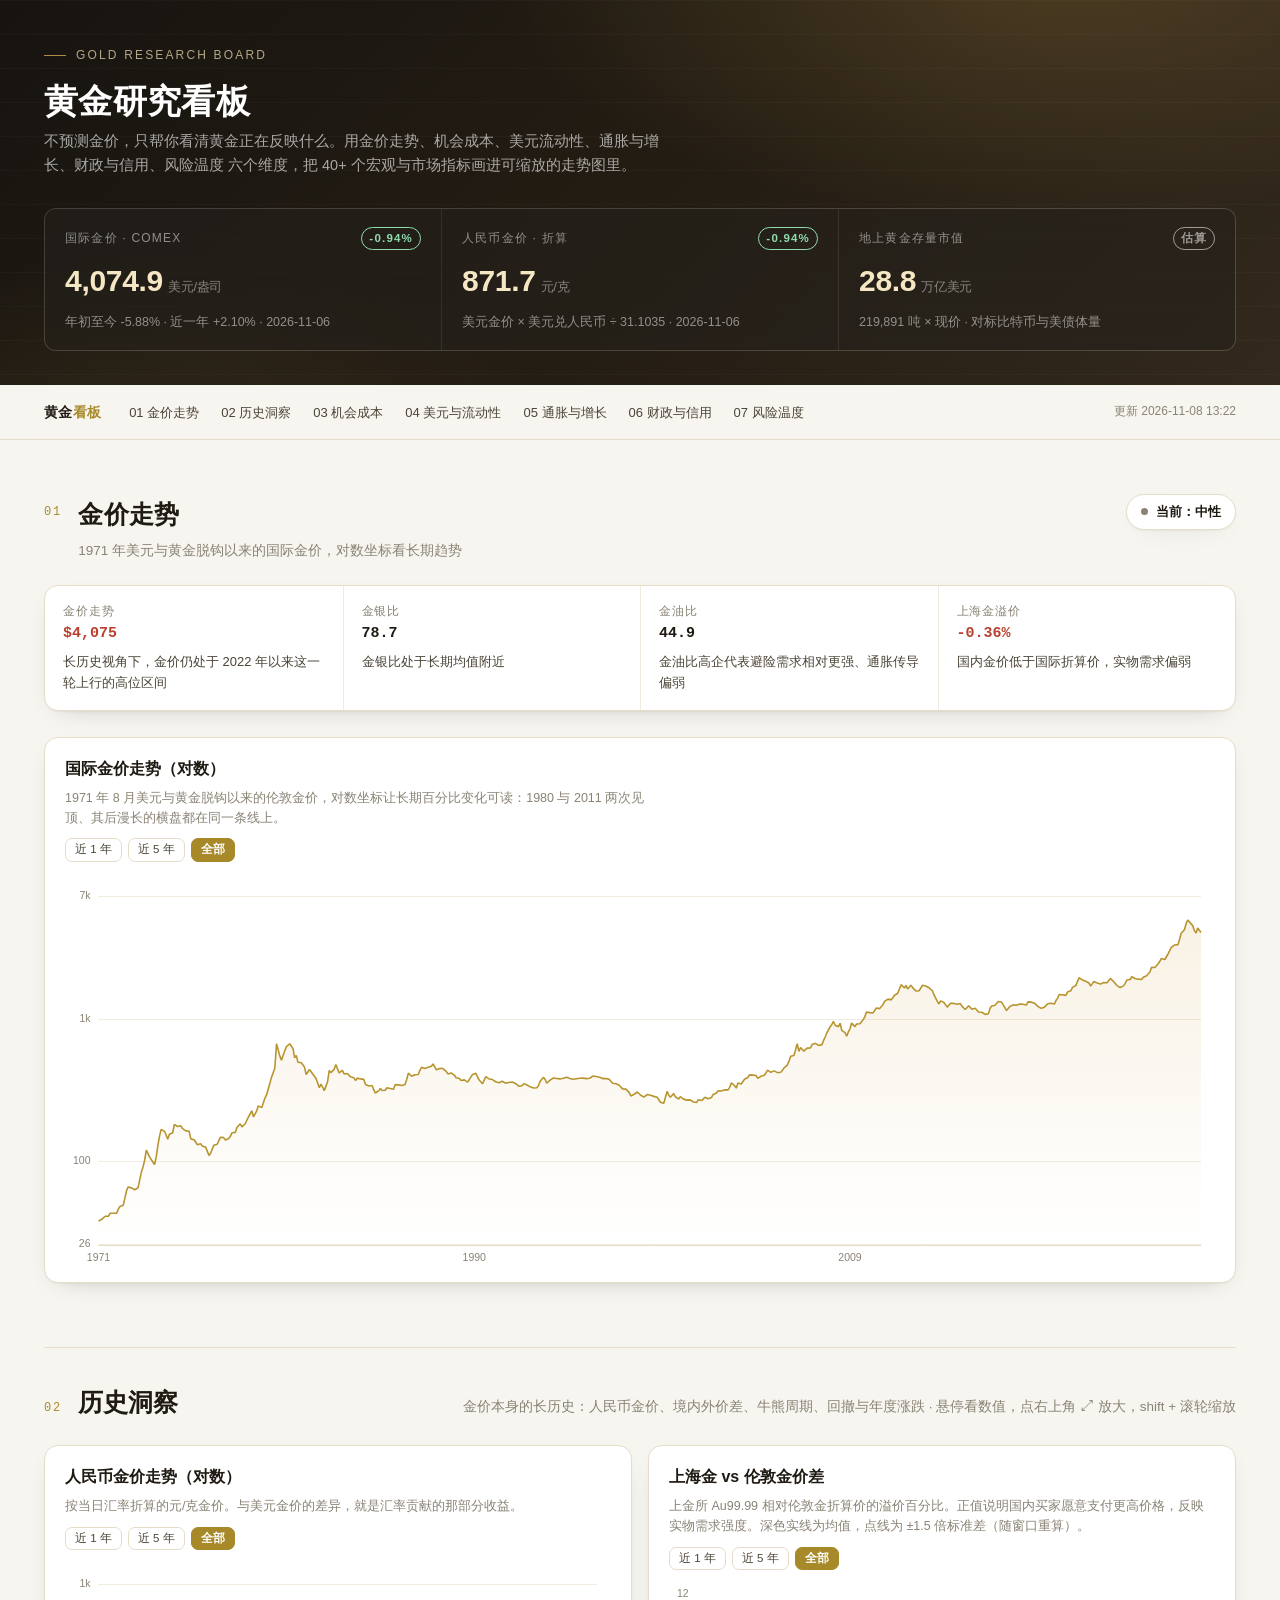
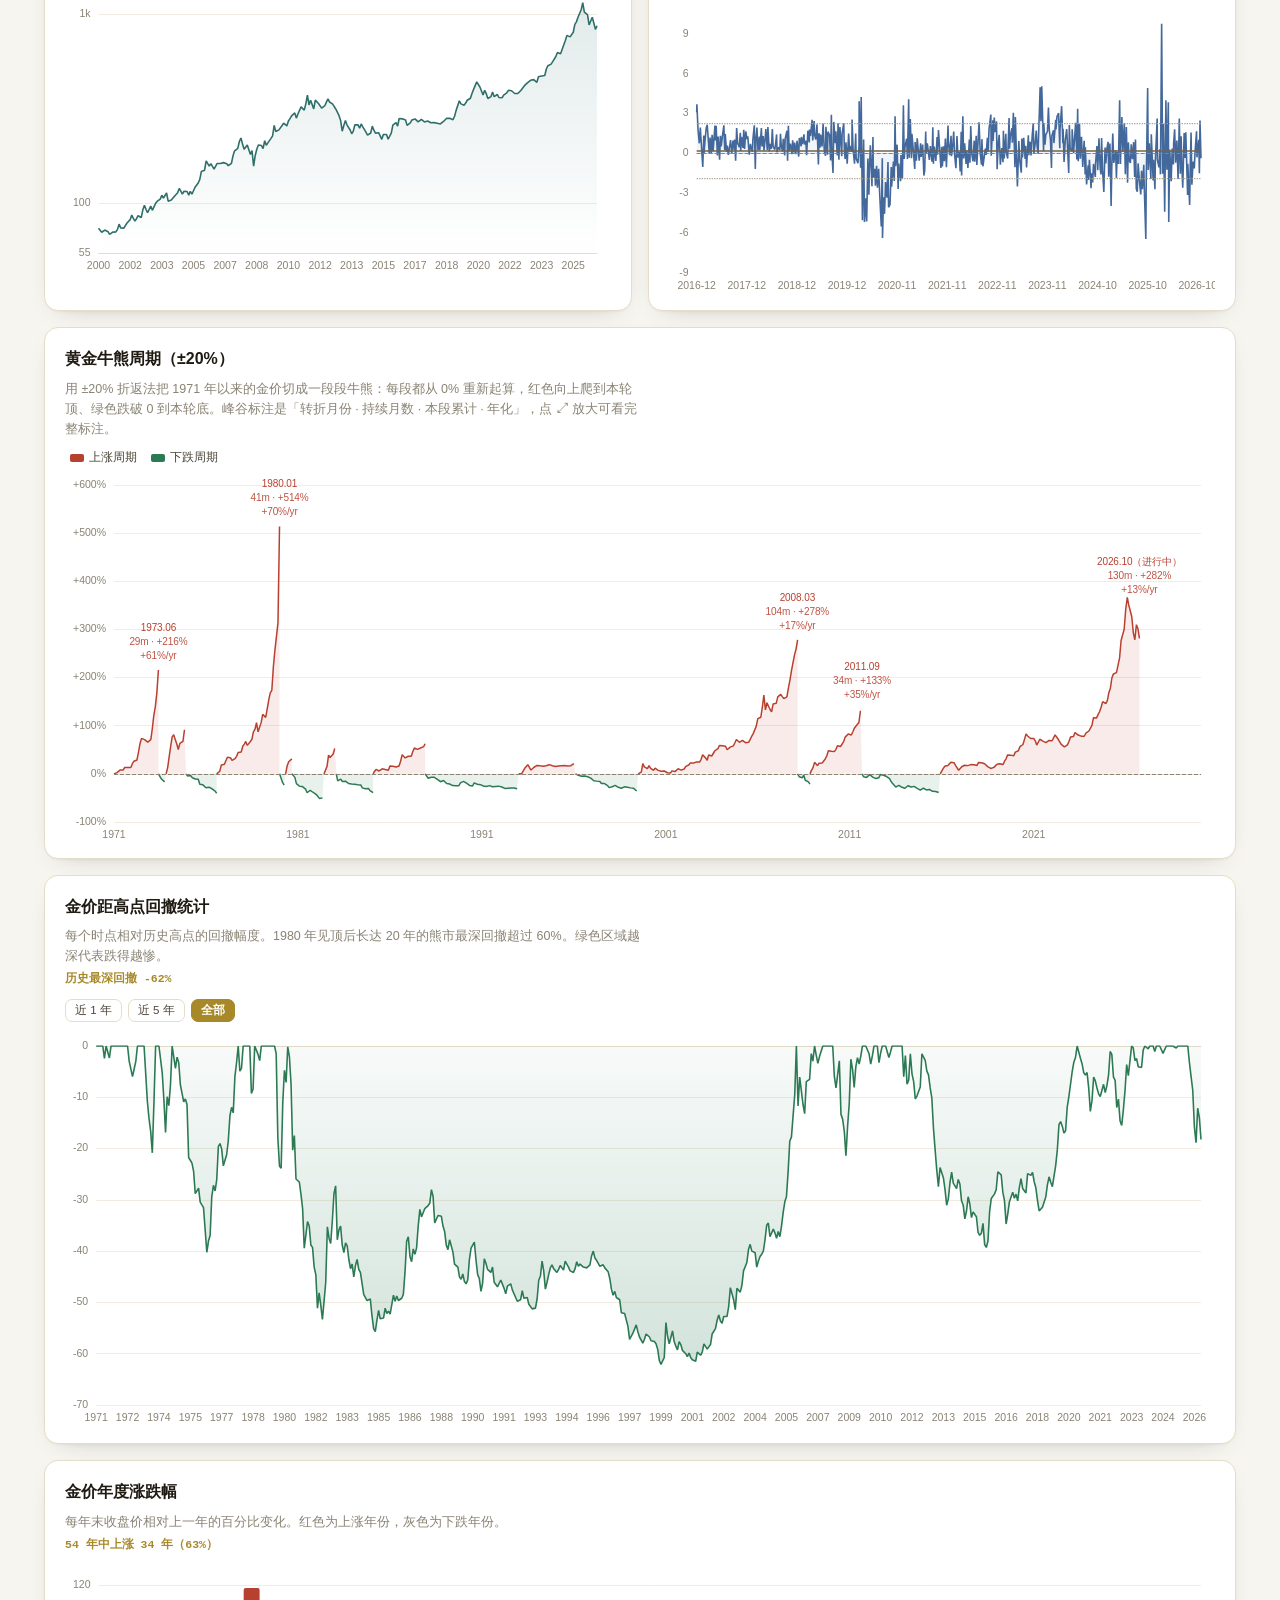
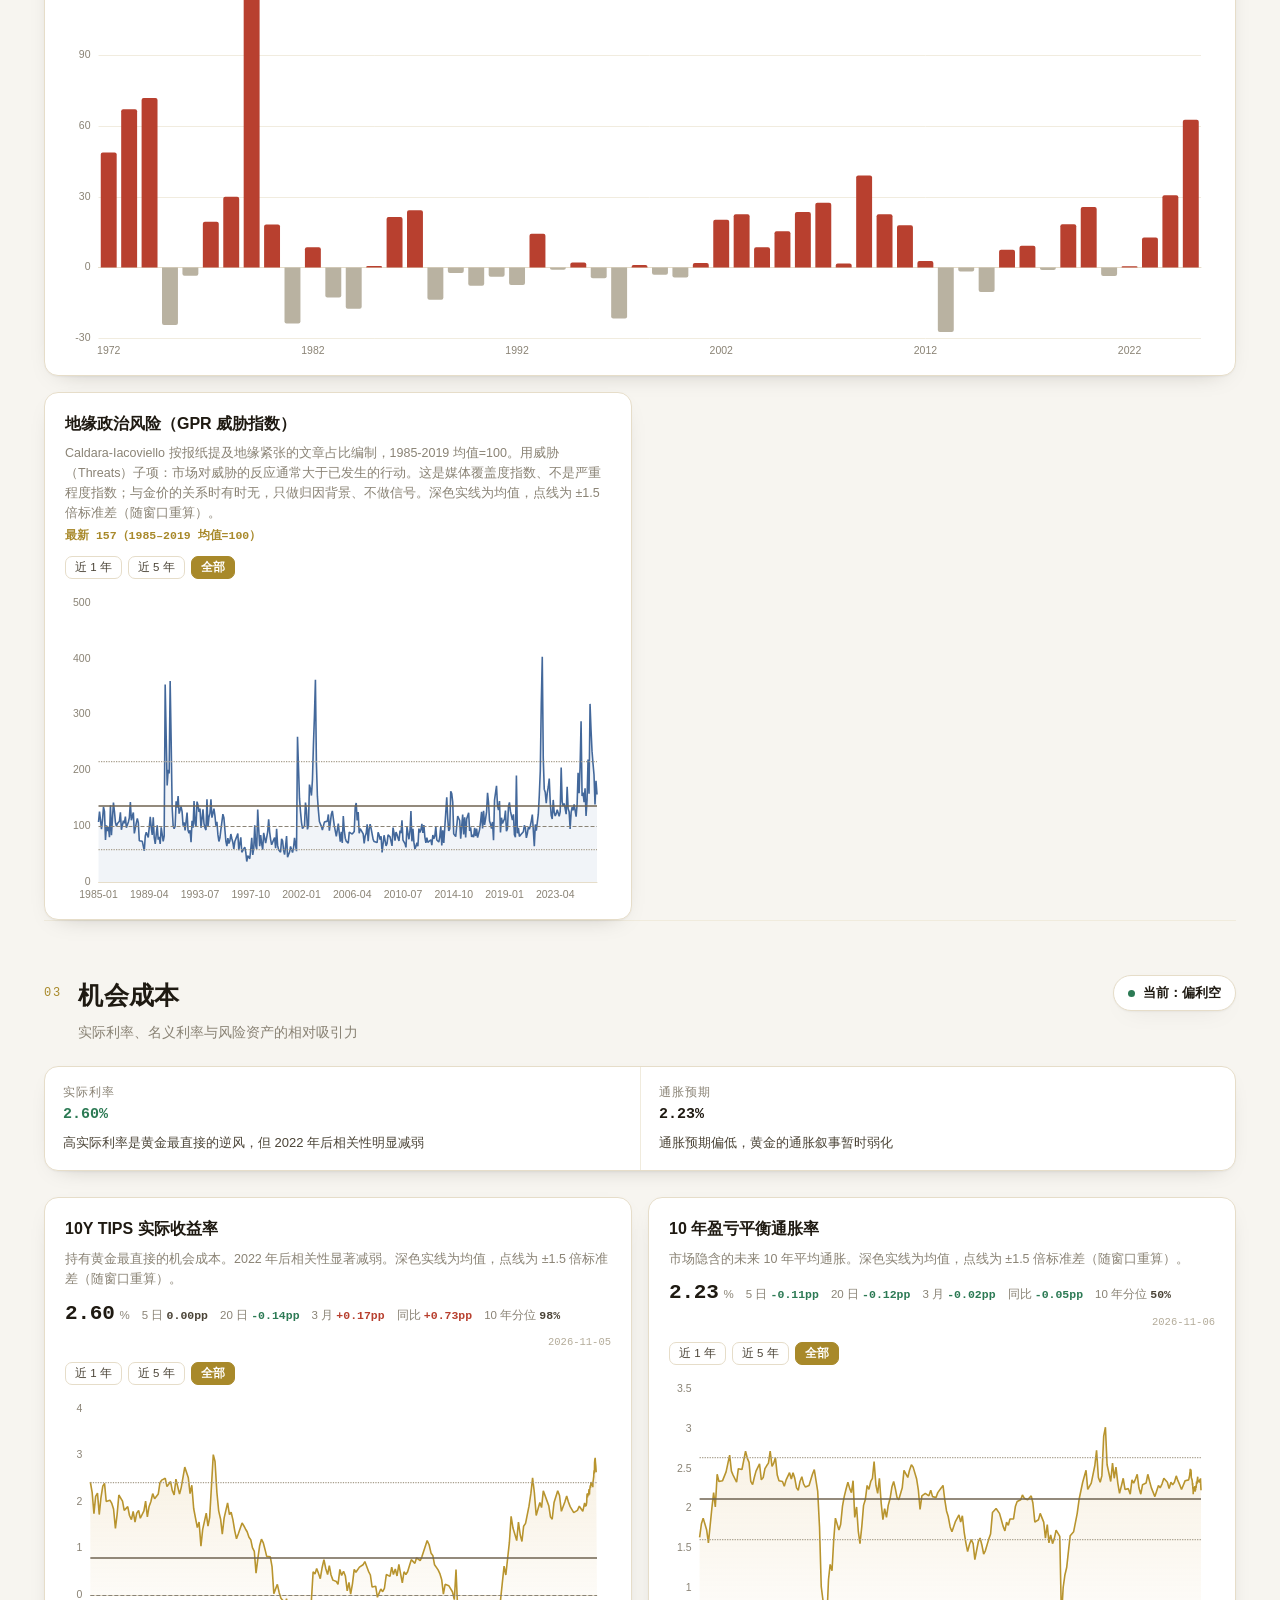
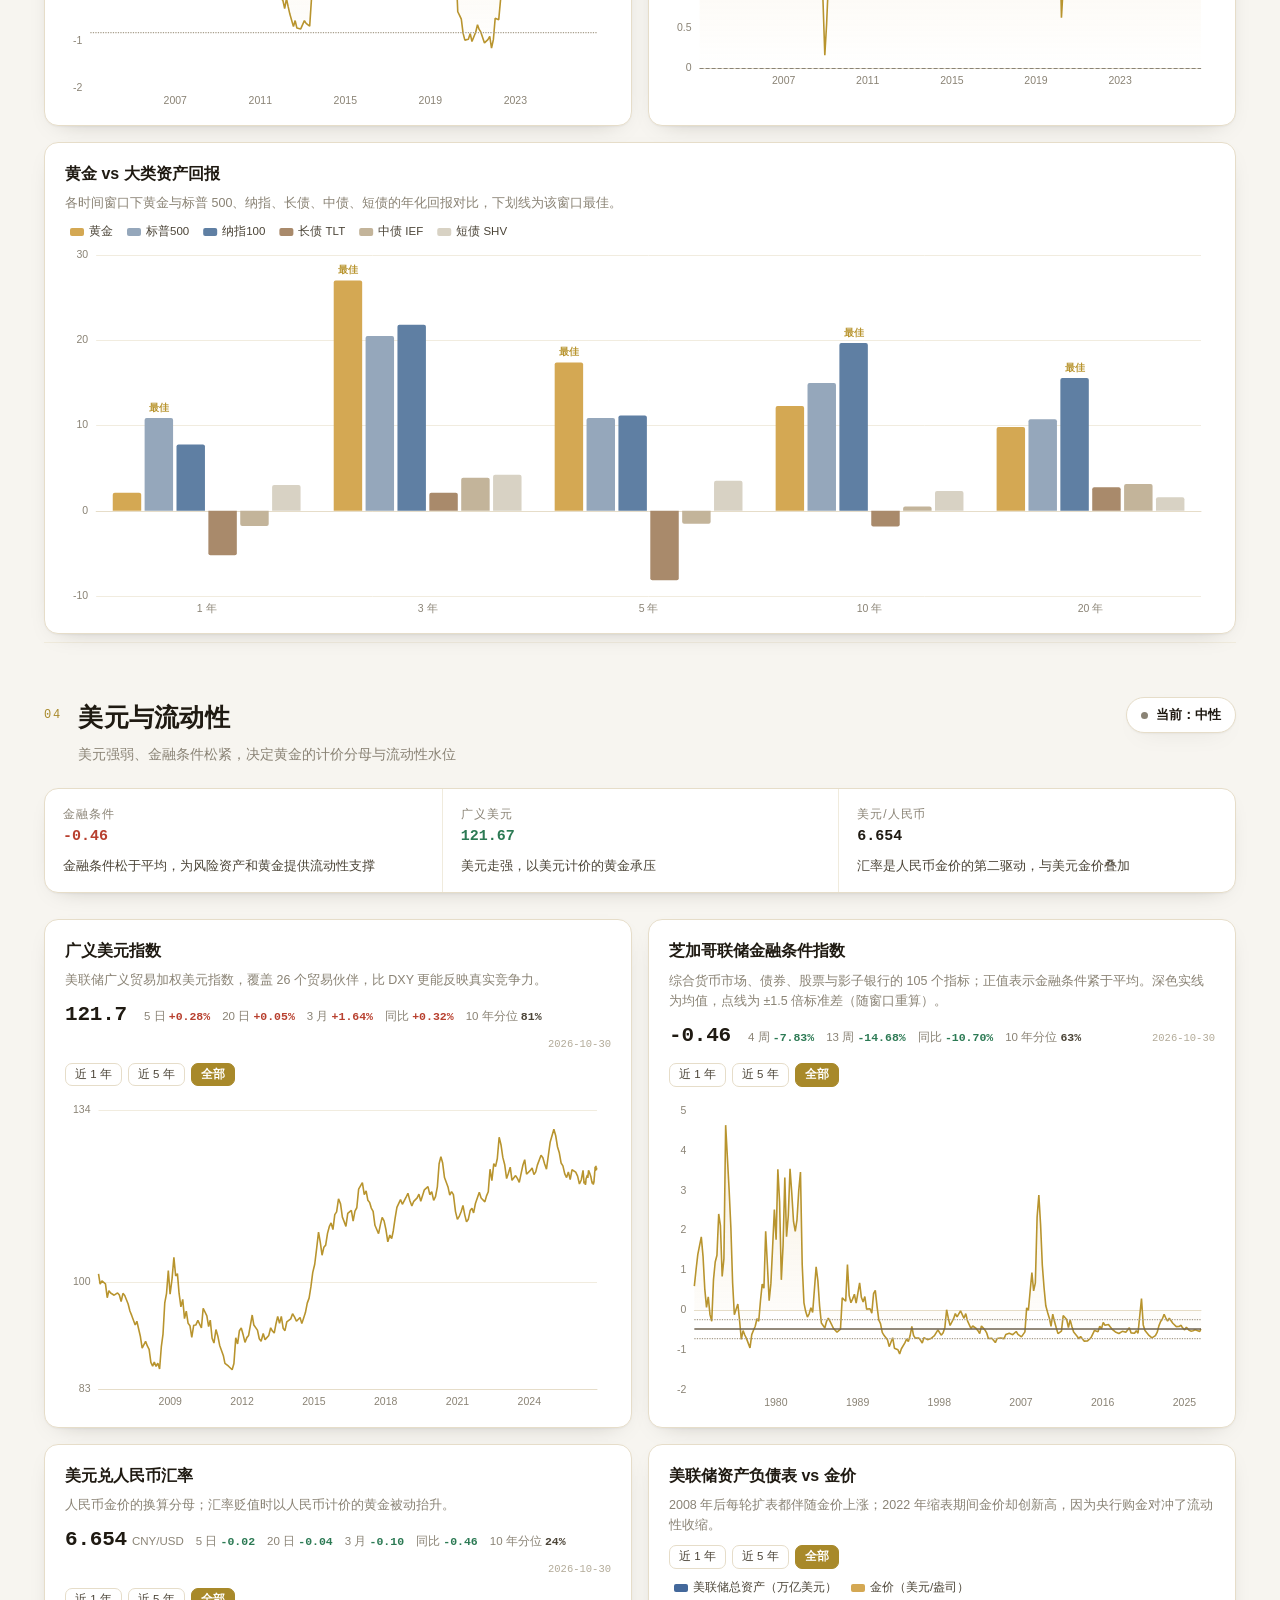
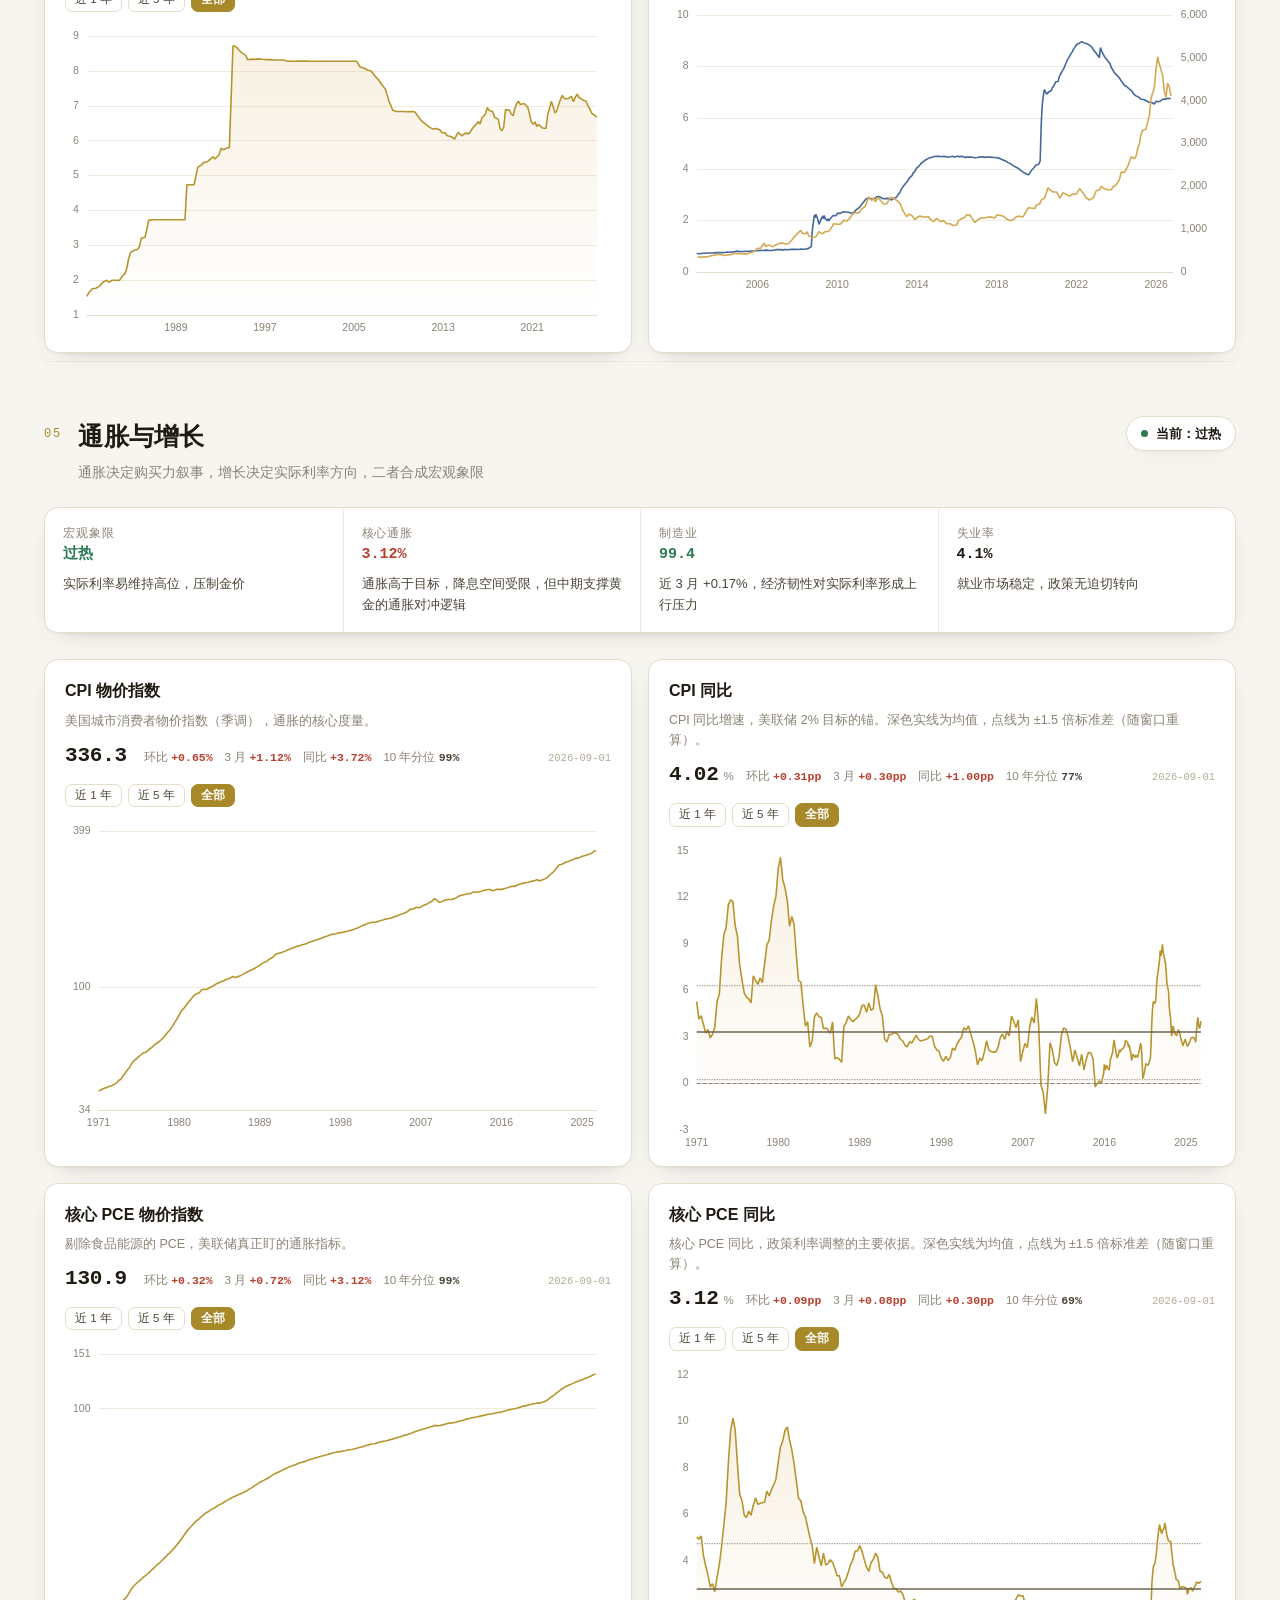
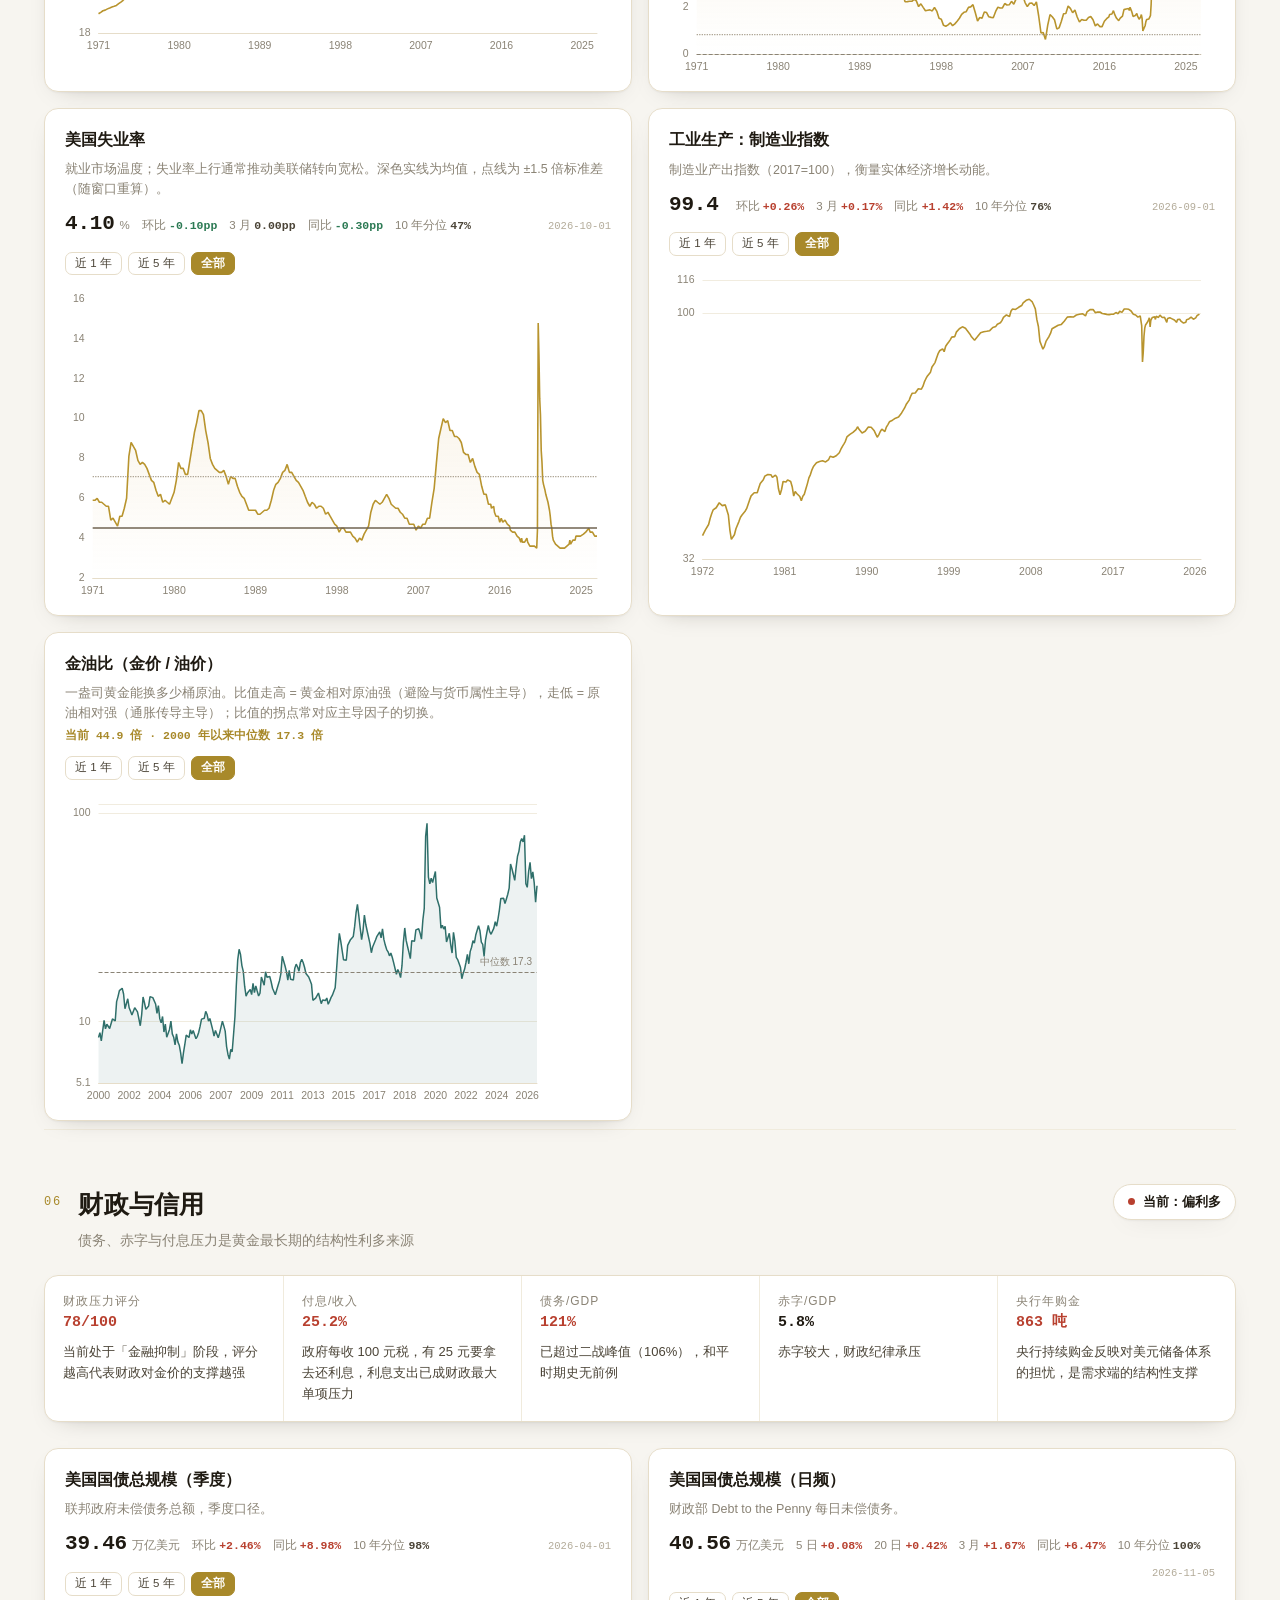
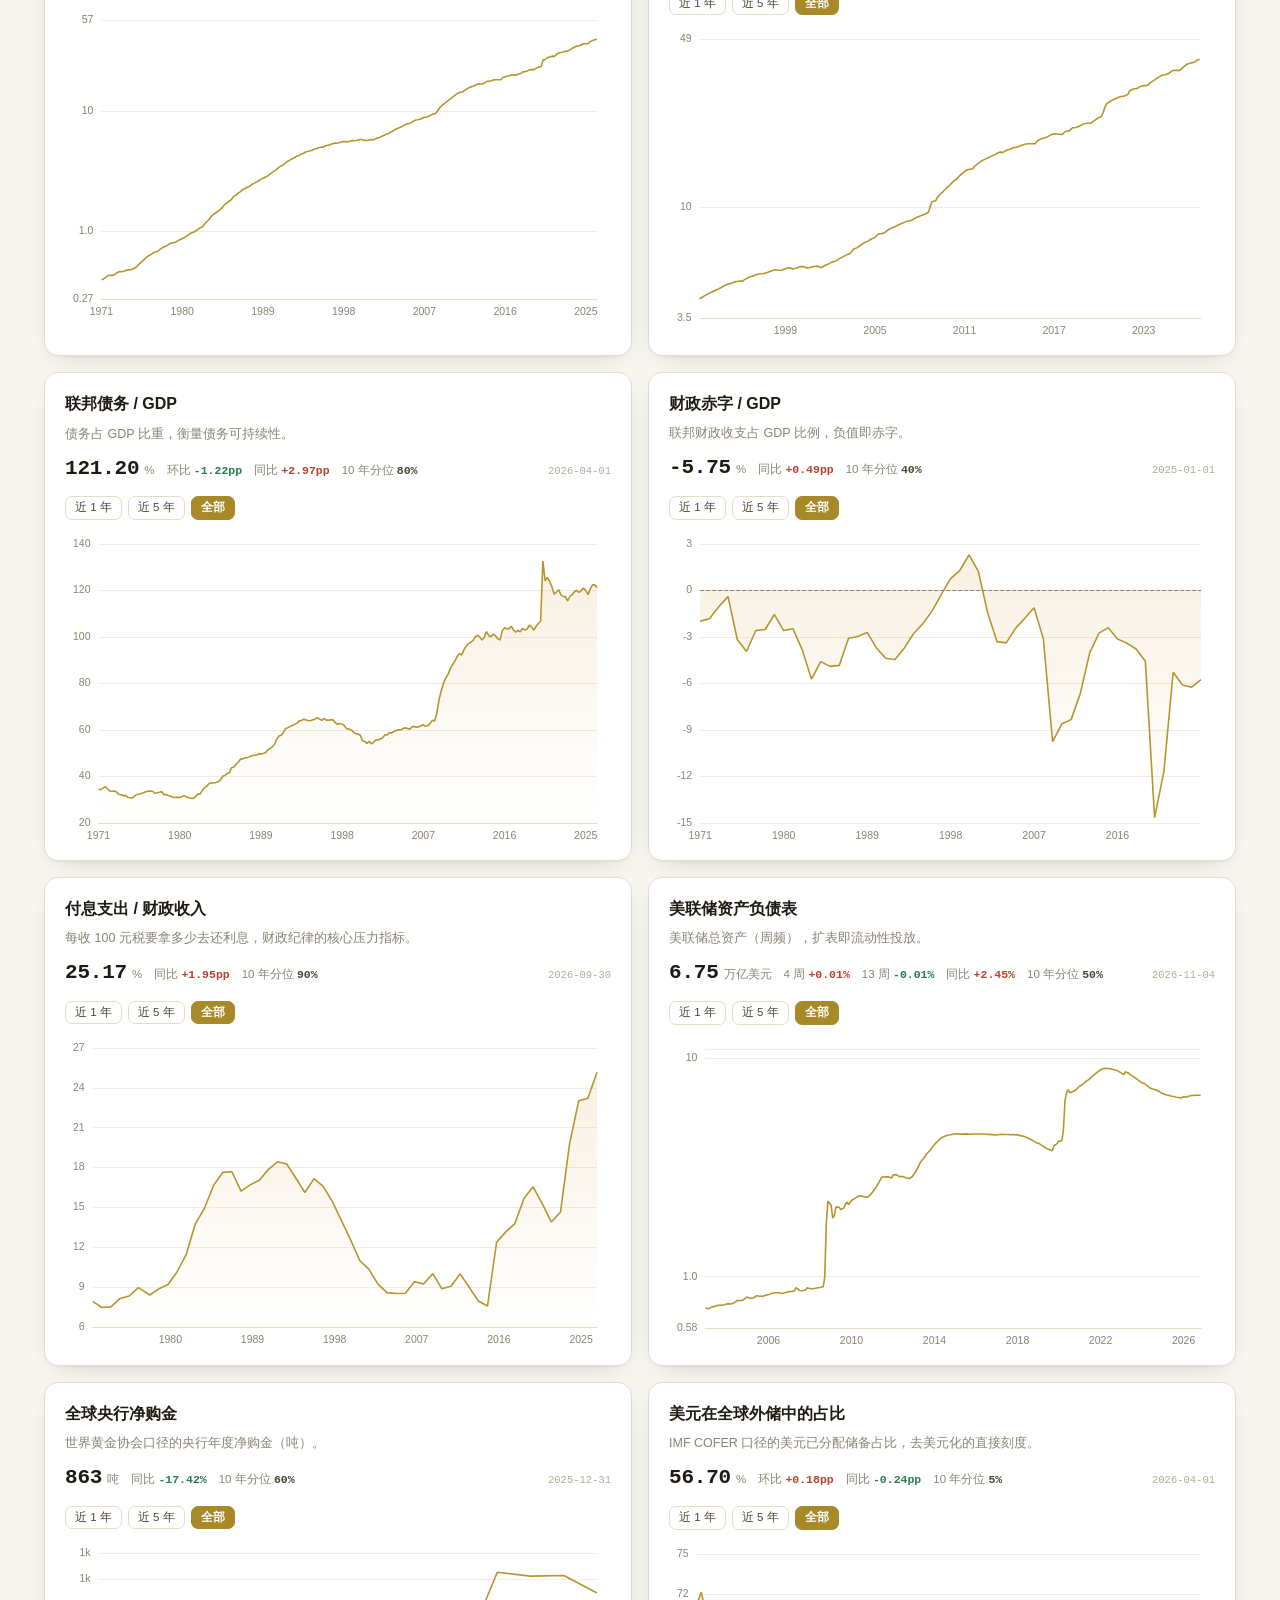
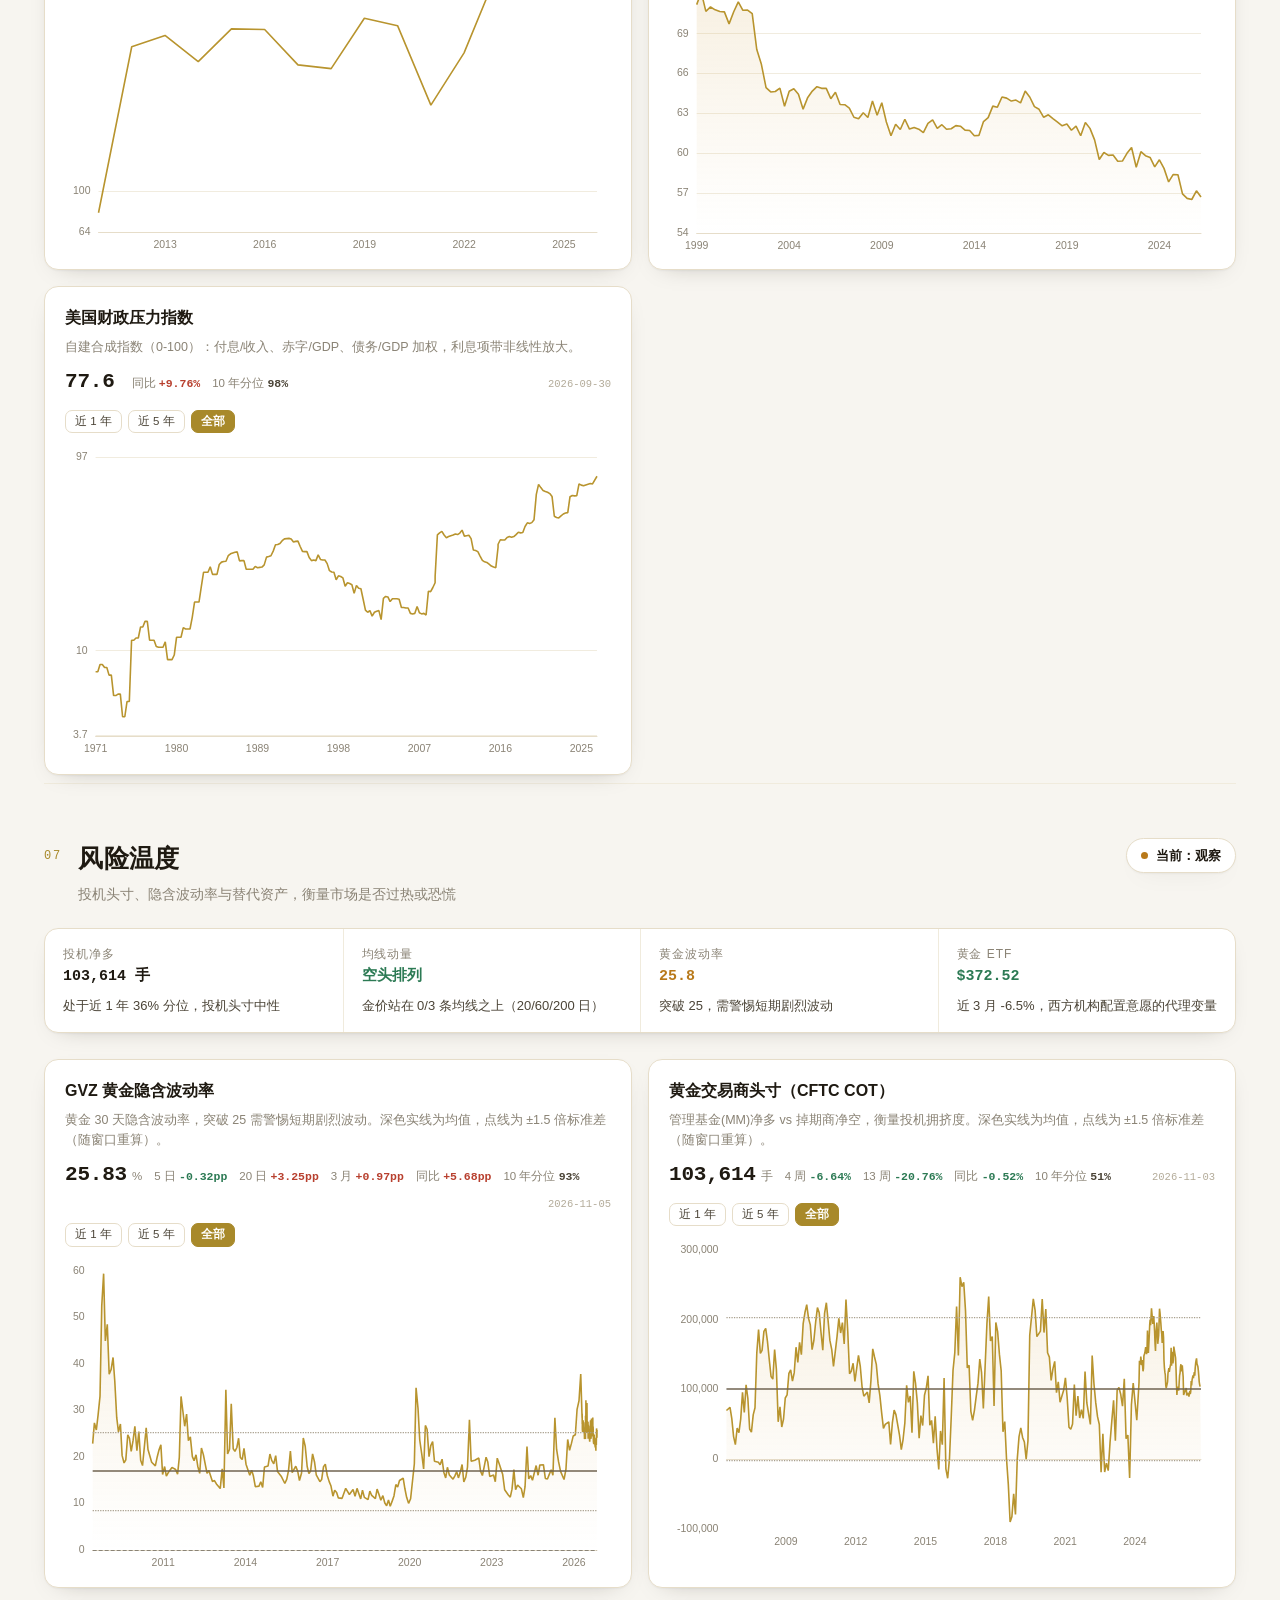
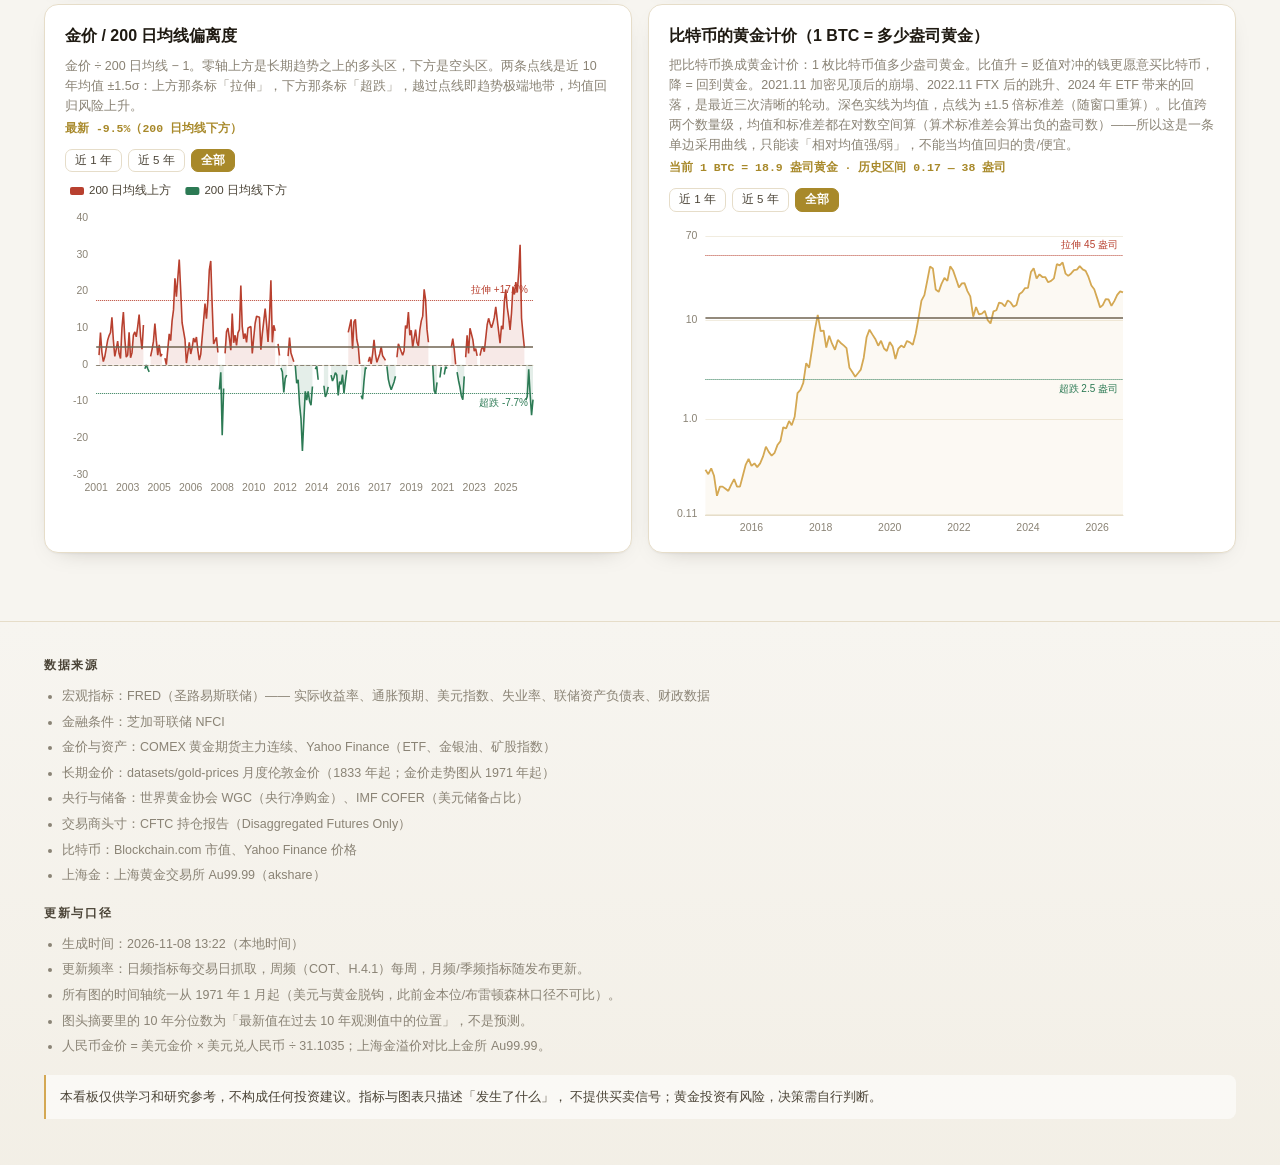
==== index.html @ d1123c1b "v1: 黄金研究看板初版（优化前存档）" ====
<!doctype html>
<html lang="zh-CN"><head><meta charset="utf-8">
<title>黄金研究看板</title>
<meta http-equiv="refresh" content="0; url=docs/index.html">
<style>body{background:#1f1a12;color:#d4a853;font:15px/1.7 Inter,"PingFang SC",sans-serif;
display:flex;align-items:center;justify-content:center;height:100vh;margin:0;text-align:center}
a{color:#f0dfb4}</style></head>
<body><div><p>正在打开黄金研究看板…</p>
<p><a href="docs/index.html">如果没有自动跳转，点这里</a></p></div>
<script>location.replace("docs/index.html");</script></body></html>
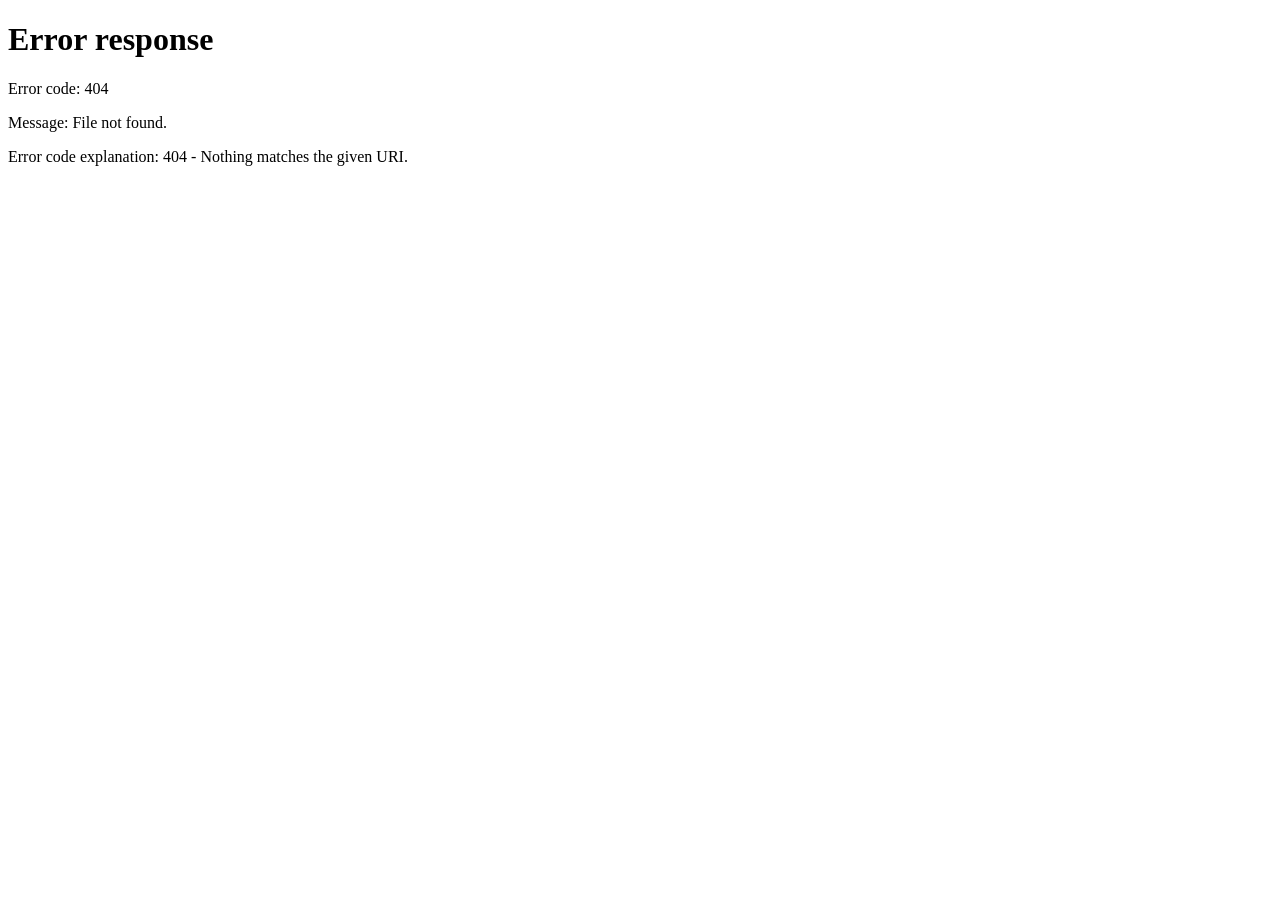
==== commit f06cf07b: "style: 接入 Dan's Investment Dashboard 主题（纸本浅色默认 + 明暗开关） 色板 / 字体 / 涨跌语义不再自己定义，改为与仪表盘同一份 tokens 派生： - w" ====
--- a/index.html
+++ b/index.html
@@ -2,9 +2,9 @@
 <html lang="zh-CN"><head><meta charset="utf-8">
 <title>黄金研究看板</title>
 <meta http-equiv="refresh" content="0; url=docs/index.html">
-<style>body{background:#1f1a12;color:#d4a853;font:15px/1.7 Inter,"PingFang SC",sans-serif;
+<style>body{background:#17130e;color:#bd8f4e;font:15px/1.7 -apple-system,"PingFang SC",sans-serif;
 display:flex;align-items:center;justify-content:center;height:100vh;margin:0;text-align:center}
-a{color:#f0dfb4}</style></head>
+a{color:#ece6da}</style></head>
 <body><div><p>正在打开黄金研究看板…</p>
 <p><a href="docs/index.html">如果没有自动跳转，点这里</a></p></div>
 <script>location.replace("docs/index.html");</script></body></html>
